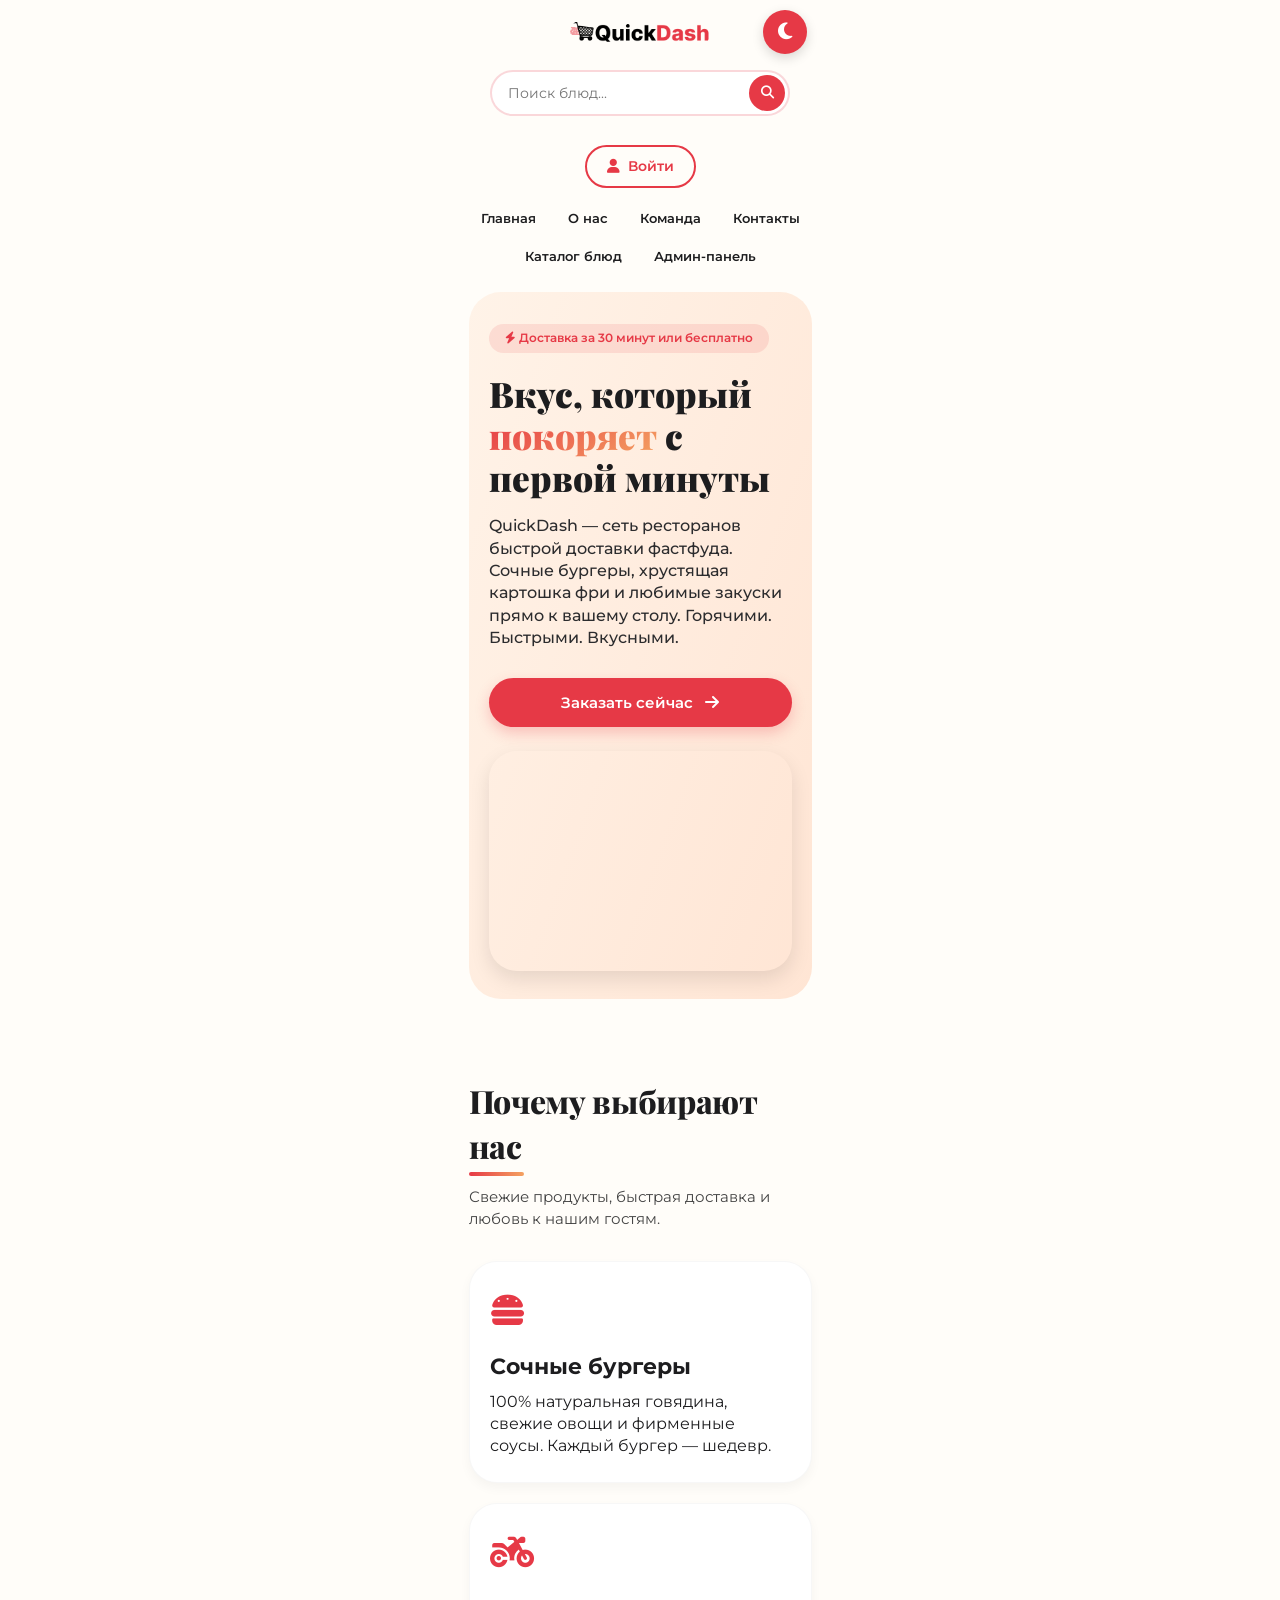
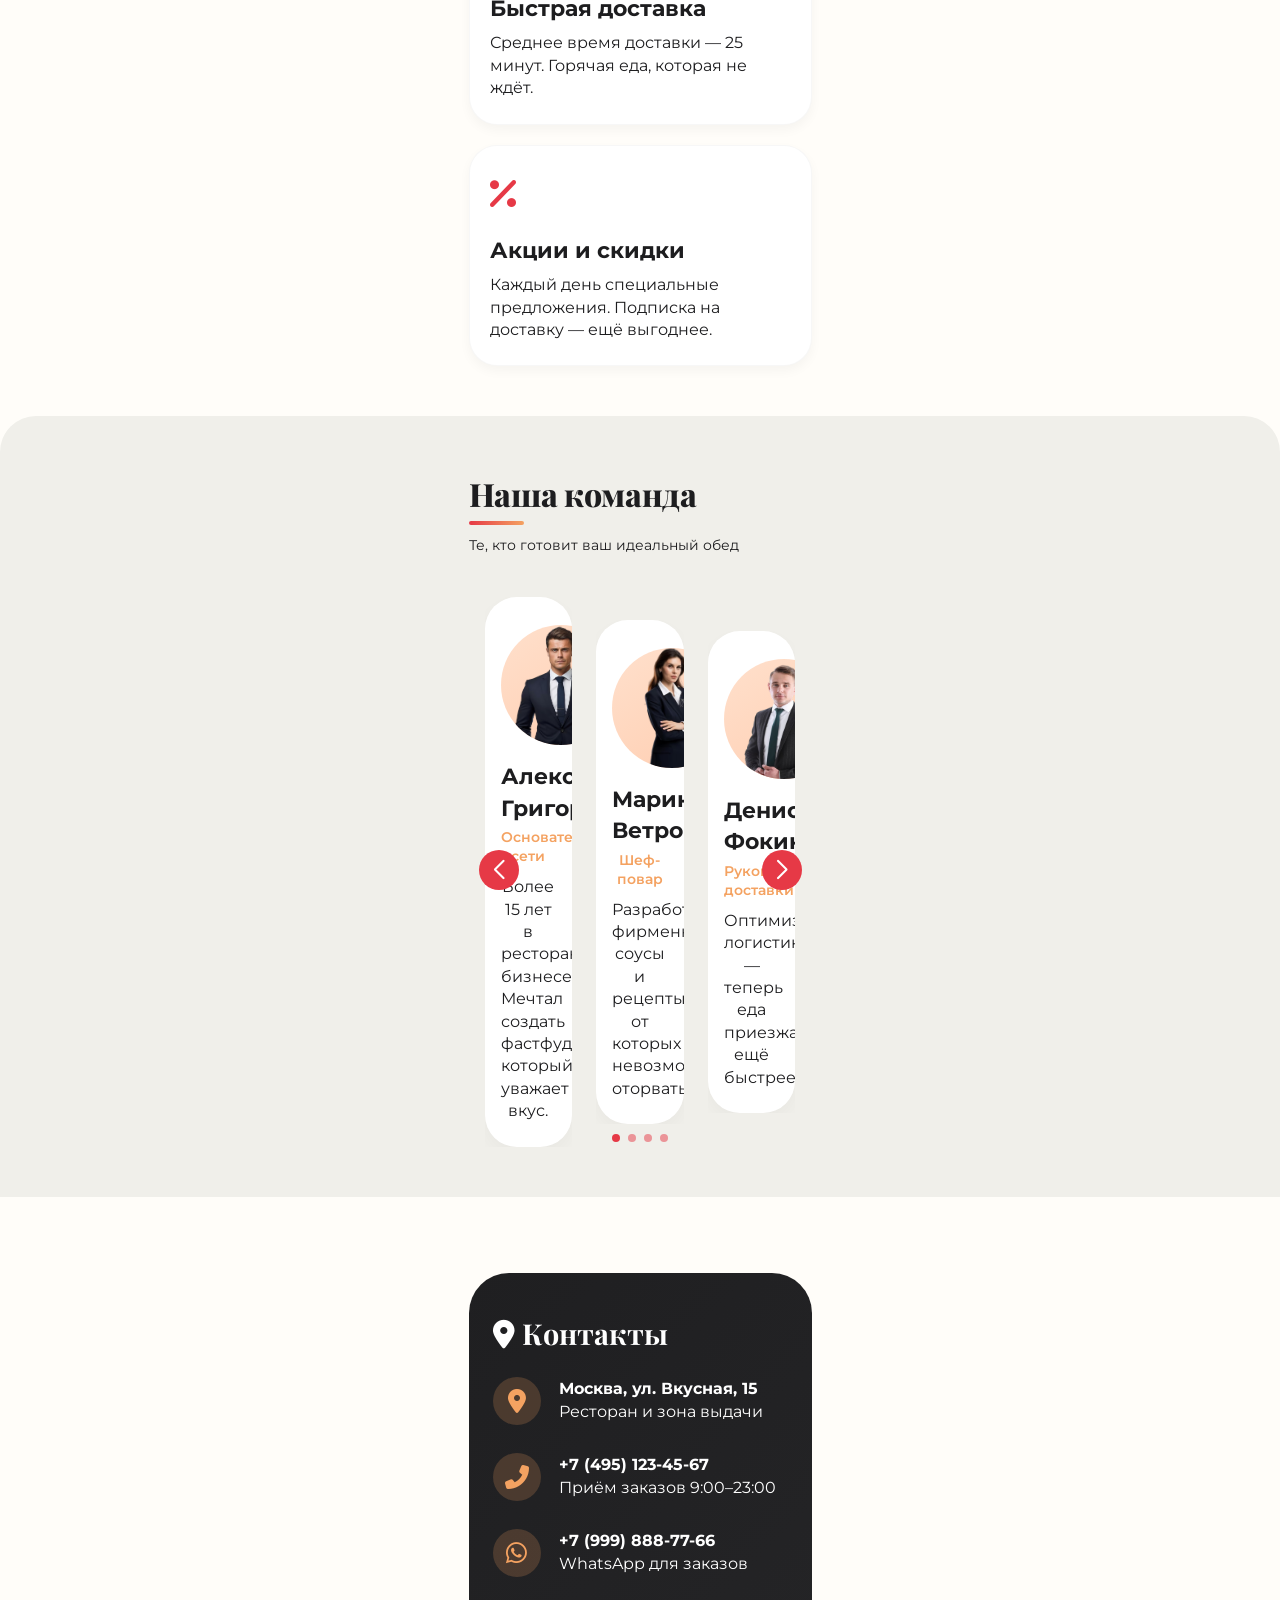
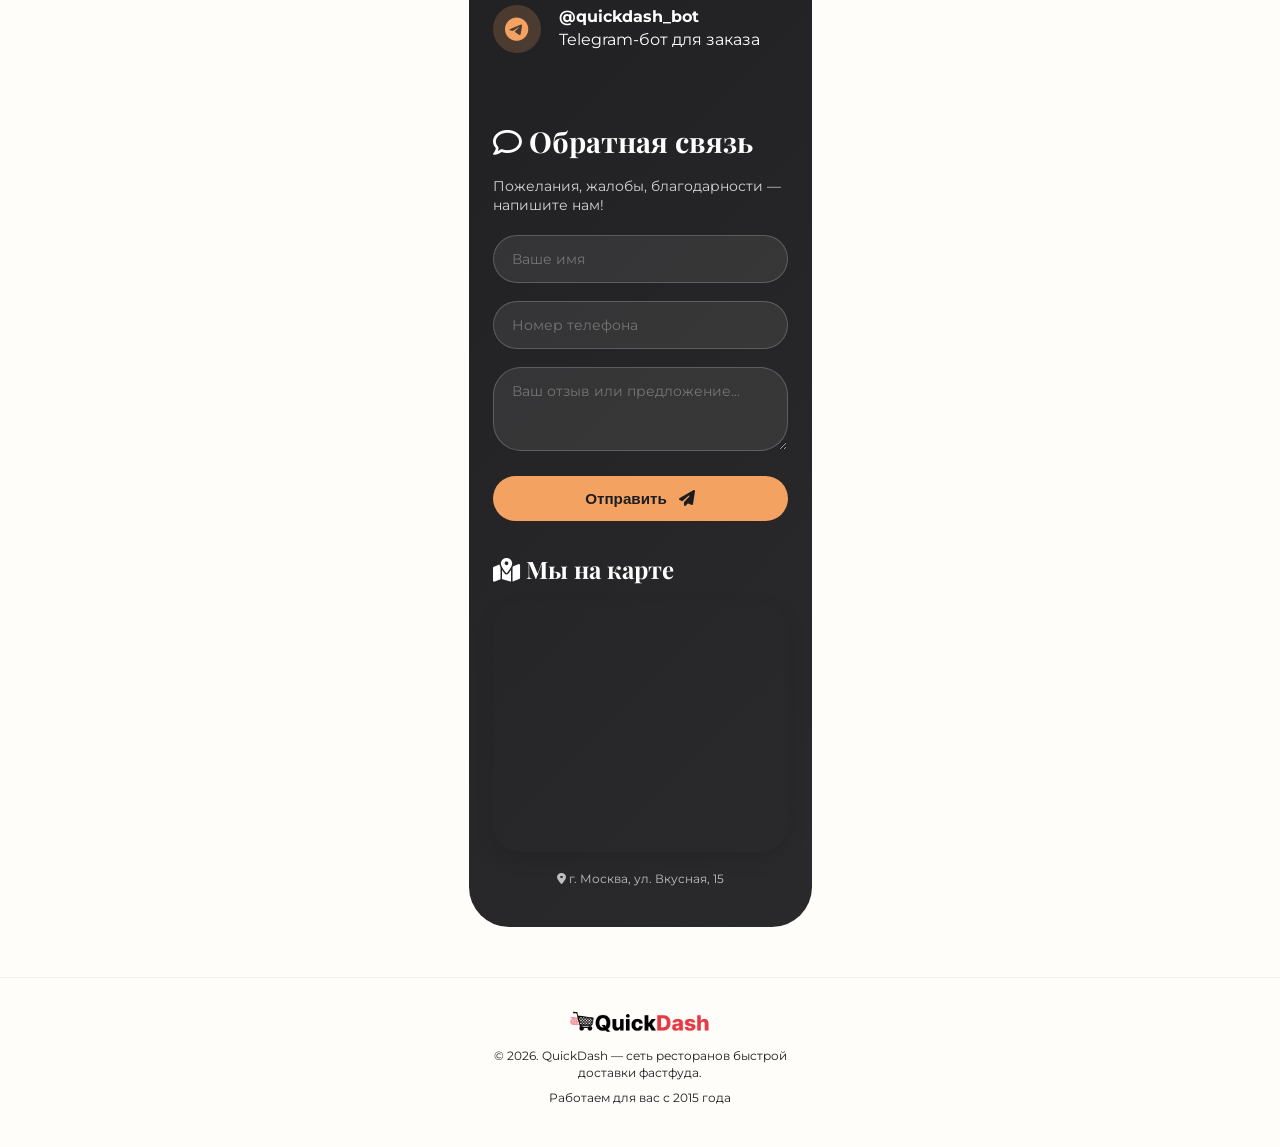
==== main/index.html @ 3c8516ab "Add files via upload" ====
<!DOCTYPE html>
<html lang="ru">

<head>
    <meta charset="UTF-8">
    <meta name="viewport" content="width=device-width, initial-scale=1.0, maximum-scale=1.0, user-scalable=yes, viewport-fit=cover">
    <title>QuickDash - главная страница</title>
    <link href="https://fonts.googleapis.com/css2?family=Playfair+Display:wght@700;800;900&family=Montserrat:wght@300;400;500;600;700&display=swap" rel="stylesheet">
    <link rel="stylesheet" href="https://cdnjs.cloudflare.com/ajax/libs/font-awesome/6.7.2/css/all.min.css">
    <!-- Swiper CSS -->
    <link rel="stylesheet" href="https://cdn.jsdelivr.net/npm/swiper@11/swiper-bundle.min.css" />
    <link rel="stylesheet" href="style.css">
</head>
<body>
    <header>
        <div class="container">
            <div class="navbar">
                <img class="logo-img" id="logo-img" src="./img/quickdash-logo-light.png" alt="QuickDash logo" style="border-radius: 12px;">
                <button id="theme-toggle" class="theme-toggle" aria-label="Переключить тему">
                    <i class="fas fa-moon"></i>
                </button>

                <div class="search-container">
                    <input type="text" class="search-input" placeholder="Поиск блюд...">
                    <button class="search-button">
                        <i class="fas fa-search"></i>
                    </button>
                </div>

                <a href="../login/login.html" class="login-btn">
                    <i class="fas fa-user"></i> Войти
                </a>

                <ul class="nav-links">
                    <li><a href="#home">Главная</a></li>
                    <li><a href="#about">О нас</a></li>
                    <li><a href="#team">Команда</a></li>
                    <li><a href="#contact">Контакты</a></li>
                    <li><a href="../catalog/catalog.html" id="catalog-link">Каталог блюд</a></li>
                    <li><a href="../admin/admin-login.html" id="admin-link">Админ-панель</a></li>
                </ul>
            </div>
        </div>
    </header>

    <main>
        <section id="home" class="container">
            <div class="hero">
                <div class="hero-grid">
                    <div class="hero-content">
                        <div class="hero-badge">
                            <i class="fas fa-bolt"></i> Доставка за 30 минут или бесплатно
                        </div>
                        <h1 class="hero-title">
                            Вкус, который <span>покоряет</span> с первой минуты
                        </h1>
                        <p class="hero-text">
                            QuickDash — сеть ресторанов быстрой доставки фастфуда.
                            Сочные бургеры, хрустящая картошка фри и любимые закуски
                            прямо к вашему столу. Горячими. Быстрыми. Вкусными.
                        </p>
                        <a href="../catalog/catalog.html" class="btn">Заказать сейчас <i class="fas fa-arrow-right"></i></a>
                    </div>
                    <div class="hero-image">
                        <video class="hero-video" autoplay loop muted playsinline>
                            <source src="./video/vecteezy_a-restaurant-with-wooden-tables-and-chairs-in-front-of-a-window_50735722.mp4" type="video/mp4">
                            Ваш браузер не поддерживает видео.
                        </video>
                    </div>
                </div>
            </div>
        </section>

        <section id="about" class="section">
            <div class="container">
                <h2 class="section-title">Почему выбирают нас</h2>
                <p style="font-size: 0.95rem; margin-bottom: 20px; color: #444;">Свежие продукты, быстрая доставка и любовь к нашим гостям.</p>
                <div class="features-grid">
                    <div class="feature-card">
                        <div class="feature-icon"><i class="fas fa-hamburger"></i></div>
                        <h3>Сочные бургеры</h3>
                        <p>100% натуральная говядина, свежие овощи и фирменные соусы. Каждый бургер — шедевр.</p>
                    </div>
                    <div class="feature-card">
                        <div class="feature-icon"><i class="fas fa-motorcycle"></i></div>
                        <h3>Быстрая доставка</h3>
                        <p>Среднее время доставки — 25 минут. Горячая еда, которая не ждёт.</p>
                    </div>
                    <div class="feature-card">
                        <div class="feature-icon"><i class="fas fa-percent"></i></div>
                        <h3>Акции и скидки</h3>
                        <p>Каждый день специальные предложения. Подписка на доставку — ещё выгоднее.</p>
                    </div>
                </div>
            </div>
        </section>

        <!-- секция "наша команда" с Swiper -->
        <section id="team" class="section" style="background: var(--gray-soft); border-radius: 36px 36px 0 0; margin-top: 10px;">
            <div class="container">
                <h2 class="section-title">Наша команда</h2>
                <p style="margin-bottom: 24px; font-size: 0.9rem;">Те, кто готовит ваш идеальный обед</p>
                
                <div class="swiper team-swiper">
                    <div class="swiper-wrapper">
                        <!-- Алексей Григорьев -->
                        <div class="swiper-slide">
                            <div class="team-member">
                                <div class="member-photo">
                                    <img class="member-photo-img" src="./img/aleksey_grigoriev.png" alt="Фото Алексей Григорьев"
                                        onerror="this.style.display='none'; this.nextElementSibling.style.display='flex';">
                                    <div class="no-photo" style="display: none;">АГ</div>
                                </div>
                                <h3>Алексей Григорьев</h3>
                                <div class="role">Основатель сети</div>
                                <p>Более 15 лет в ресторанном бизнесе. Мечтал создать фастфуд, который уважает вкус.</p>
                            </div>
                        </div>
                        <!-- Марина Ветрова -->
                        <div class="swiper-slide">
                            <div class="team-member">
                                <div class="member-photo">
                                    <img class="member-photo-img" src="./img/marina_vetrova.png" alt="Фото Марина Ветрова"
                                        onerror="this.style.display='none'; this.nextElementSibling.style.display='flex';">
                                    <div class="no-photo" style="display: none;">МВ</div>
                                </div>
                                <h3>Марина Ветрова</h3>
                                <div class="role">Шеф-повар</div>
                                <p>Разработала фирменные соусы и рецепты, от которых невозможно оторваться.</p>
                            </div>
                        </div>
                        <!-- Денис Фокин -->
                        <div class="swiper-slide">
                            <div class="team-member">
                                <div class="member-photo">
                                    <img class="member-photo-img" src="./img/denis_fokin.png" alt="Фото Денис Фокин"
                                        onerror="this.style.display='none'; this.nextElementSibling.style.display='flex';">
                                    <div class="no-photo" style="display: none;">ДФ</div>
                                </div>
                                <h3>Денис Фокин</h3>
                                <div class="role">Руководитель доставки</div>
                                <p>Оптимизировал логистику — теперь еда приезжает ещё быстрее.</p>
                            </div>
                        </div>
                        <!-- Екатерина Новик -->
                        <div class="swiper-slide">
                            <div class="team-member">
                                <div class="member-photo">
                                    <img class="member-photo-img" src="./img/ekaterina_novik.png" alt="Фото Екатерина Новик"
                                        onerror="this.style.display='none'; this.nextElementSibling.style.display='flex';">
                                    <div class="no-photo" style="display: none;">ЕН</div>
                                </div>
                                <h3>Екатерина Новик</h3>
                                <div class="role">Клиентский сервис</div>
                                <p>Заботится о том, чтобы каждый гость оставался довольным.</p>
                            </div>
                        </div>
                    </div>
                    <!-- Навигация -->
                    <div class="swiper-button-prev"></div>
                    <div class="swiper-button-next"></div>
                    <div class="swiper-pagination"></div>
                </div>
            </div>
        </section>

        <section id="contact" class="section">
            <div class="container">
                <div class="contact-feedback">
                    <div class="two-columns">
                        <div>
                            <h3 style="font-size: 1.8rem; font-weight: 700; margin-bottom: 24px; font-family: 'Playfair Display';">
                                <i class="fas fa-location-dot"></i> Контакты
                            </h3>
                            <div class="info-item">
                                <div class="info-icon"><i class="fas fa-map-marker-alt"></i></div>
                                <div><strong>Москва, ул. Вкусная, 15</strong><br>Ресторан и зона выдачи</div>
                            </div>
                            <div class="info-item">
                                <div class="info-icon"><i class="fas fa-phone-alt"></i></div>
                                <div><strong>+7 (495) 123-45-67</strong><br>Приём заказов 9:00–23:00</div>
                            </div>
                            <div class="info-item">
                                <div class="info-icon"><i class="fab fa-whatsapp"></i></div>
                                <div><strong>+7 (999) 888-77-66</strong><br>WhatsApp для заказов</div>
                            </div>
                            <div class="info-item">
                                <div class="info-icon"><i class="fab fa-telegram-plane"></i></div>
                                <div><strong>@quickdash_bot</strong><br>Telegram-бот для заказа</div>
                            </div>
                        </div>

                        <div id="feedback">
                            <h3 style="font-size: 1.8rem; font-weight: 700; margin-bottom: 16px; font-family: 'Playfair Display';">
                                <i class="fa-regular fa-comment"></i> Обратная связь
                            </h3>
                            <p style="margin-bottom: 20px; opacity: 0.8; font-size: 0.85rem;">Пожелания, жалобы, благодарности — напишите нам!</p>
                            <form class="feedback-form" action="#" method="POST">
                                <input type="text" placeholder="Ваше имя" required>
                                <input type="tel" placeholder="Номер телефона" required>
                                <textarea rows="3" placeholder="Ваш отзыв или предложение..."></textarea>
                                <button type="submit" class="btn btn-dark">Отправить <i class="fas fa-paper-plane"></i></button>
                            </form>

                            <div class="map-container">
                                <h3 style="font-size: 1.5rem; font-weight: 700; margin-bottom: 16px; margin-top: 32px; font-family: 'Playfair Display';">
                                    <i class="fas fa-map-marked-alt"></i> Мы на карте
                                </h3>
                                <iframe class="google-map"
                                    src="https://www.google.com/maps/embed?pb=!1m18!1m12!1m3!1d2245.1234567890123!2d37.617634!3d55.755826!2m3!1f0!2f0!3f0!3m2!1i1024!2i768!4f13.1!3m3!1m2!1s0x46b54a5a2c2b2b2b%3A0x1234567890abcdef!2z0JzQvtGB0LrQstCwLCDQoNC-0YHRgdC40Y8!5e0!3m2!1sru!2sru!4v1700000000000!5m2!1sru!2sru"
                                    width="100%" height="250" style="border:0; border-radius: 28px;" allowfullscreen=""
                                    loading="lazy" referrerpolicy="no-referrer-when-downgrade">
                                </iframe>
                                <p style="margin-top: 12px; font-size: 0.75rem; opacity: 0.7;">
                                    <i class="fas fa-location-dot"></i> г. Москва, ул. Вкусная, 15
                                </p>
                            </div>
                        </div>
                    </div>
                </div>
            </div>
        </section>
    </main>

    <footer class="footer">
        <div class="container">
            <img class="logo-img" src="./img/quickdash-logo-light.png" alt="QuickDash logo" style="margin-bottom: 12px;">
            <p>© 2026. QuickDash — сеть ресторанов быстрой доставки фастфуда.</p>
            <p style="margin-top: 8px;">Работаем для вас с 2015 года</p>
        </div>
    </footer>

    <a href="#home" class="scroll-to-top" id="scrollToTop" aria-label="Наверх">
        <i class="fas fa-arrow-up"></i>
    </a>

    <!-- Swiper JS -->
    <script src="https://cdn.jsdelivr.net/npm/swiper@11/swiper-bundle.min.js"></script>
    <script src="main.js"></script>
</body>

</html>
---- main/style.css ----
@import url('https://fonts.googleapis.com/css2?family=Montserrat:ital,wght@0,100..900;1,100..900&family=Roboto:ital,wght@0,100..900;1,100..900&display=swap');

* {
    margin: 0;
    padding: 0;
    box-sizing: border-box;
}

body {
    font-family: 'Montserrat', sans-serif;
    background-color: #FFFDF9;
    color: #1D1D1F;
    line-height: 1.4;
    scroll-behavior: smooth;
}

/* цветовая палитра */
:root {
    --red-hot: #E63946;
    --orange-flame: #F4A261;
    --cream-bg: #FFFDF9;
    --dark-charcoal: #1D1D1F;
    --gray-soft: #F0EFEA;
    --shadow-heavy: 0 20px 30px -10px rgba(0, 0, 0, 0.1);
    --transition-smooth: all 0.25s ease-out;
}

/* контейнер строго под 375px (отступы по бокам) */
.container {
    max-width: 375px;
    margin: 0 auto;
    padding: 0 16px;
    width: 100%;
}

.section {
    padding: 56px 0 40px;
    position: relative;
}

.section-title {
    font-family: 'Playfair Display', serif;
    font-size: 2rem;
    font-weight: 800;
    letter-spacing: -0.01em;
    margin-bottom: 18px;
    display: inline-block;
    position: relative;
}

.section-title:after {
    content: '';
    position: absolute;
    bottom: -8px;
    left: 0;
    width: 55px;
    height: 4px;
    background: linear-gradient(90deg, var(--red-hot), var(--orange-flame));
    border-radius: 4px;
}

/* кнопки (удобные для пальца) */
.btn {
    display: inline-flex;
    align-items: center;
    justify-content: center;
    gap: 12px;
    background: var(--red-hot);
    color: white;
    font-weight: 600;
    padding: 14px 24px;
    border-radius: 50px;
    text-decoration: none;
    font-size: 0.95rem;
    transition: var(--transition-smooth);
    border: none;
    cursor: pointer;
    box-shadow: 0 6px 14px rgba(230, 57, 70, 0.25);
    width: 100%;
}

.btn i {
    font-size: 1rem;
}

.btn:hover {
    background: #c72a3a;
    transform: translateY(-2px);
}

/* шапка */
.navbar {
    display: flex;
    flex-direction: column;
    align-items: center;
    gap: 14px;
    padding: 20px 0 12px;
    position: relative;
}

.logo-img {
    max-width: 140px;
    height: auto;
    display: block;
}

/* поисковая строка */
.search-container {
    display: flex;
    width: 100%;
    max-width: 300px;
    margin: 10px auto;
    position: relative;
}

.search-input {
    flex: 1;
    padding: 12px 16px;
    border: 2px solid rgba(230, 57, 70, 0.2);
    border-radius: 50px;
    font-family: 'Montserrat', sans-serif;
    font-size: 0.9rem;
    background: white;
    color: #1D1D1F;
    transition: var(--transition-smooth);
    outline: none;
}

.search-input:focus {
    border-color: var(--red-hot);
    box-shadow: 0 0 0 3px rgba(230, 57, 70, 0.1);
}

.search-button {
    position: absolute;
    right: 5px;
    top: 50%;
    transform: translateY(-50%);
    background: var(--red-hot);
    border: none;
    width: 36px;
    height: 36px;
    border-radius: 50%;
    color: white;
    cursor: pointer;
    transition: var(--transition-smooth);
    display: flex;
    align-items: center;
    justify-content: center;
}

.search-button:hover {
    background: #c72a3a;
    transform: translateY(-50%) scale(1.05);
}

.nav-links {
    display: flex;
    flex-wrap: wrap;
    justify-content: center;
    gap: 16px;
    list-style: none;
}

/* анимированное подчёркивание для ссылок навигации */
.nav-links a {
    text-decoration: none;
    font-weight: 600;
    font-size: 0.8rem;
    color: var(--dark-charcoal);
    transition: color 0.2s;
    padding: 4px 8px;
    border-radius: 20px;
    position: relative;
}

.nav-links a::after {
    content: '';
    position: absolute;
    bottom: 0;
    left: 0;
    width: 0;
    height: 2px;
    background: var(--red-hot);
    transition: width 0.3s ease-out;
}

.nav-links a:hover::after {
    width: 100%;
}

.nav-links a:hover {
    color: var(--red-hot);
    background: rgba(230, 57, 70, 0.05);
}

/* переключатель темы сайта */
.theme-toggle {
    position: absolute;
    top: 10px;
    right: 5px;
    width: 44px;
    height: 44px;
    border-radius: 50%;
    background: var(--red-hot);
    color: white;
    border: none;
    cursor: pointer;
    font-size: 1.2rem;
    display: flex;
    align-items: center;
    justify-content: center;
    transition: var(--transition-smooth);
    box-shadow: 0 4px 12px rgba(0, 0, 0, 0.15);
    z-index: 1000;
}

.theme-toggle:hover {
    transform: scale(1.05);
    background: #c72a3a;
}

/* hero секция (первый экран) */
.hero {
    background: linear-gradient(110deg, #FFF3E8 0%, #FFE5D4 100%);
    border-radius: 32px;
    margin: 12px 0 24px;
    overflow: hidden;
}

.hero-grid {
    display: flex;
    flex-direction: column;
    gap: 24px;
    padding: 32px 20px 28px;
}

.hero-title {
    font-family: 'Playfair Display', serif;
    font-size: 2.2rem;
    font-weight: 900;
    line-height: 1.2;
    margin-bottom: 16px;
}

.hero-title span {
    color: var(--red-hot);
    background: linear-gradient(145deg, var(--red-hot), var(--orange-flame));
    background-clip: text;
    -webkit-background-clip: text;
    color: transparent;
}

.hero-text {
    font-size: 1rem;
    color: #2c2c2e;
    margin-bottom: 28px;
    font-weight: 500;
}

.hero-badge {
    background: rgba(230, 57, 70, 0.12);
    display: inline-block;
    padding: 6px 16px;
    border-radius: 40px;
    font-weight: 600;
    font-size: 0.75rem;
    color: var(--red-hot);
    margin-bottom: 20px;
}

.hero-image img {
    width: 100%;
    border-radius: 28px;
    box-shadow: 0 8px 20px rgba(0, 0, 0, 0.1);
}

.hero-video {
    width: 100%;
    height: auto;
    min-height: 220px;
    border-radius: 28px;
    box-shadow: 0 8px 20px rgba(0, 0, 0, 0.1);
    object-fit: cover;
    display: block;
}

/* карточки преимуществ */
.features-grid {
    display: flex;
    flex-direction: column;
    gap: 20px;
    margin-top: 32px;
}

.feature-card {
    background: white;
    padding: 24px 20px;
    border-radius: 28px;
    transition: var(--transition-smooth);
    box-shadow: 0 5px 12px rgba(0, 0, 0, 0.04);
    border: 1px solid rgba(0, 0, 0, 0.03);
}

.feature-icon {
    font-size: 2.2rem;
    color: var(--red-hot);
    margin-bottom: 16px;
}

.feature-card h3 {
    font-size: 1.4rem;
    margin-bottom: 8px;
    font-weight: 700;
}

/* Swiper стили для команды */
.team-swiper {
    margin-top: 32px;
    overflow: visible;
    padding: 10px 0;
    padding-left: 16px;
    padding-right: 16px;
}

.team-swiper .swiper-slide {
    width: 280px;
    height: auto;
    display: flex;
    justify-content: center;
}

.swiper-wrapper {
    align-items: center;
}

.team-member {
    text-align: center;
    background: white;
    border-radius: 32px;
    padding: 28px 16px 24px;
    box-shadow: 0 8px 18px rgba(0, 0, 0, 0.03);
    height: 100%;
    width: 100%;
}

.member-photo {
    width: 120px;
    height: 120px;
    border-radius: 50%;
    margin: 0 auto 16px;
    overflow: hidden;
    background: linear-gradient(145deg, #ffe0cc, #ffcdb0);
    display: flex;
    align-items: center;
    justify-content: center;
}

.member-photo-img {
    width: 100%;
    height: 100%;
    object-fit: cover;
    display: block;
}

.member-photo .no-photo {
    font-size: 2.5rem;
    color: var(--red-hot);
    font-weight: 600;
    font-family: 'Montserrat', sans-serif;
}

.team-member h3 {
    font-size: 1.4rem;
    margin-bottom: 4px;
}

.role {
    color: var(--orange-flame);
    font-weight: 600;
    margin-bottom: 10px;
    font-size: 0.85rem;
}

/* Swiper navigation */
.swiper-button-prev,
.swiper-button-next {
    background: var(--red-hot);
    width: 40px;
    height: 40px;
    border-radius: 50%;
    color: white;
    transition: var(--transition-smooth);
}

.swiper-button-prev:after,
.swiper-button-next:after {
    font-size: 1.2rem;
    font-weight: bold;
}

.swiper-button-prev:hover,
.swiper-button-next:hover {
    background: #c72a3a;
    transform: scale(1.05);
}

.swiper-pagination-bullet {
    background: var(--red-hot);
    opacity: 0.5;
}

.swiper-pagination-bullet-active {
    background: var(--red-hot);
    opacity: 1;
}

/* предотвращаем скролл страницы от swiper */
.team-swiper {
    overflow: hidden;
}

.swiper-wrapper {
    transition-timing-function: ease-out;
}

/* блокируем передачу скролла на страницу */
.swiper-slide {
    overflow: hidden;
}

/* контакты и обратная связь */
.contact-feedback {
    background: var(--dark-charcoal);
    color: white;
    border-radius: 40px;
    margin-top: 20px;
    background: linear-gradient(135deg, #1f1f21 0%, #2a2a2c 100%);
}

.two-columns {
    display: flex;
    flex-direction: column;
    gap: 40px;
    padding: 40px 24px;
}

.info-item {
    display: flex;
    align-items: center;
    gap: 18px;
    margin-bottom: 28px;
}

.info-icon {
    width: 48px;
    height: 48px;
    background: rgba(244, 162, 97, 0.2);
    border-radius: 30px;
    display: flex;
    align-items: center;
    justify-content: center;
    font-size: 1.5rem;
    color: var(--orange-flame);
}

.feedback-form input,
.feedback-form textarea {
    width: 100%;
    padding: 14px 18px;
    margin-bottom: 18px;
    background: rgba(255, 255, 255, 0.08);
    border: 1px solid rgba(255, 255, 255, 0.2);
    border-radius: 28px;
    font-family: 'Montserrat', sans-serif;
    color: white;
    font-size: 0.9rem;
}

.feedback-form input:focus,
.feedback-form textarea:focus {
    outline: none;
    border-color: var(--orange-flame);
}

.btn-dark {
    background: var(--orange-flame);
    color: #1D1D1F;
    box-shadow: none;
    width: 100%;
}

.btn-dark:hover {
    background: #e68a2e;
    color: white;
}

/* футер */
.footer {
    text-align: center;
    padding: 32px 16px 40px;
    border-top: 1px solid rgba(0, 0, 0, 0.05);
    margin-top: 10px;
    font-size: 0.75rem;
}

.footer .logo-img {
    margin: 0 auto 14px;
}

/* якорная кнопка/ссылка */
.scroll-to-top {
    position: fixed;
    bottom: 20px;
    right: 20px;
    width: 48px;
    height: 48px;
    border-radius: 50%;
    background: var(--orange-flame);
    color: #1D1D1F;
    display: flex;
    align-items: center;
    justify-content: center;
    text-decoration: none;
    font-size: 1.2rem;
    transition: var(--transition-smooth);
    box-shadow: 0 4px 12px rgba(0, 0, 0, 0.2);
    z-index: 1000;
    opacity: 0;
    visibility: hidden;
}

.scroll-to-top.show {
    opacity: 1;
    visibility: visible;
}

.scroll-to-top:hover {
    transform: translateY(-3px);
    background: #e68a2e;
}

/* Google карты */
.map-container {
    margin-top: 32px;
    text-align: center;
}

.map-container h3 {
    text-align: left;
}

.google-map {
    width: 100%;
    height: 250px;
    border-radius: 28px;
    box-shadow: 0 8px 20px rgba(0, 0, 0, 0.1);
}

/* кнопка входа */
.login-btn {
    display: inline-flex;
    align-items: center;
    justify-content: center;
    gap: 8px;
    background: transparent;
    border: 2px solid var(--red-hot);
    color: var(--red-hot);
    font-weight: 600;
    padding: 10px 20px;
    border-radius: 50px;
    text-decoration: none;
    font-size: 0.85rem;
    transition: var(--transition-smooth);
    cursor: pointer;
    width: auto;
    min-width: 100px;
    margin: 5px auto;
}

.login-btn:hover {
    background: var(--red-hot);
    color: white;
    transform: translateY(-2px);
}

.login-btn i {
    font-size: 0.9rem;
}

/* тёмная тема страницы */
body.dark-theme {
    background-color: #121212;
    color: #f0f0f0;
}

body.dark-theme .feature-card,
body.dark-theme .team-member {
    background: #1e1e1e;
    color: #f0f0f0;
}

body.dark-theme .hero {
    background: linear-gradient(110deg, #1a1a1a 0%, #2a2a2a 100%);
}

body.dark-theme .hero-text,
body.dark-theme .hero-title {
    color: #f0f0f0;
}

body.dark-theme .section-title:after {
    background: linear-gradient(90deg, #ff6b6b, var(--orange-flame));
}

body.dark-theme .contact-feedback {
    background: linear-gradient(135deg, #0a0a0c 0%, #1a1a1c 100%);
}

body.dark-theme .footer {
    border-top-color: rgba(255, 255, 255, 0.1);
}

body.dark-theme .scroll-to-top {
    background: var(--red-hot);
    color: white;
}

body.dark-theme #team {
    background: #0d0d0d !important;
}

body.dark-theme .section-title,
body.dark-theme #team .section-title,
body.dark-theme #team p {
    color: #f0f0f0;
}

body.dark-theme #team p {
    color: #cccccc;
}

body.dark-theme .nav-links a {
    color: #f0f0f0;
}

body.dark-theme .nav-links a::after {
    background: var(--orange-flame);
}

body.dark-theme .nav-links a:hover {
    color: var(--orange-flame);
    background: rgba(244, 162, 97, 0.1);
}

body.dark-theme .search-input {
    background: #2a2a2a;
    color: #f0f0f0;
    border-color: rgba(255, 255, 255, 0.2);
}

body.dark-theme .search-input:focus {
    border-color: var(--orange-flame);
}

body.dark-theme .search-input::placeholder {
    color: #888;
}

body.dark-theme .google-map {
    filter: brightness(0.8) contrast(1.2);
}

body.dark-theme .map-container p {
    color: #cccccc;
}

body.dark-theme .hero-badge {
    background: rgba(230, 57, 70, 0.25);
    color: #ff8a8a;
}

body.dark-theme .hero-text {
    color: #dddddd;
}

body.dark-theme #about p {
    color: #bbbbbb !important;
}

body.dark-theme .feature-card p,
body.dark-theme .team-member p {
    color: #cccccc;
}

body.dark-theme .role {
    color: #ffb347;
}

body.dark-theme .login-btn {
    border-color: var(--orange-flame);
    color: var(--orange-flame);
}

body.dark-theme .login-btn:hover {
    background: var(--orange-flame);
    color: #1D1D1F;
}

body.dark-theme .swiper-button-prev,
body.dark-theme .swiper-button-next {
    background: var(--orange-flame);
    color: #1D1D1F;
}

body.dark-theme .swiper-button-prev:hover,
body.dark-theme .swiper-button-next:hover {
    background: #e08a3e;
}

body.dark-theme .swiper-pagination-bullet {
    background: var(--orange-flame);
}

/* медиа запросы для мобилы */
@media (max-width: 380px) {
    .container {
        padding: 0 14px;
    }

    .hero-title {
        font-size: 2rem;
    }

    .section-title {
        font-size: 1.8rem;
    }

    .hero-video {
        min-height: 200px;
    }
    
    .nav-links {
        gap: 12px;
    }
    
    .nav-links a {
        font-size: 0.75rem;
        padding: 4px 6px;
    }

    .login-btn {
        padding: 8px 16px;
        font-size: 0.75rem;
        min-width: 80px;
    }

    .team-swiper .swiper-slide {
        width: 260px;
    }
    
    .team-swiper {
        padding-left: 8px;
        padding-right: 8px;
    }
    
    .swiper-button-prev,
    .swiper-button-next {
        width: 32px;
        height: 32px;
    }
    
    .swiper-button-prev:after,
    .swiper-button-next:after {
        font-size: 0.9rem;
    }
}
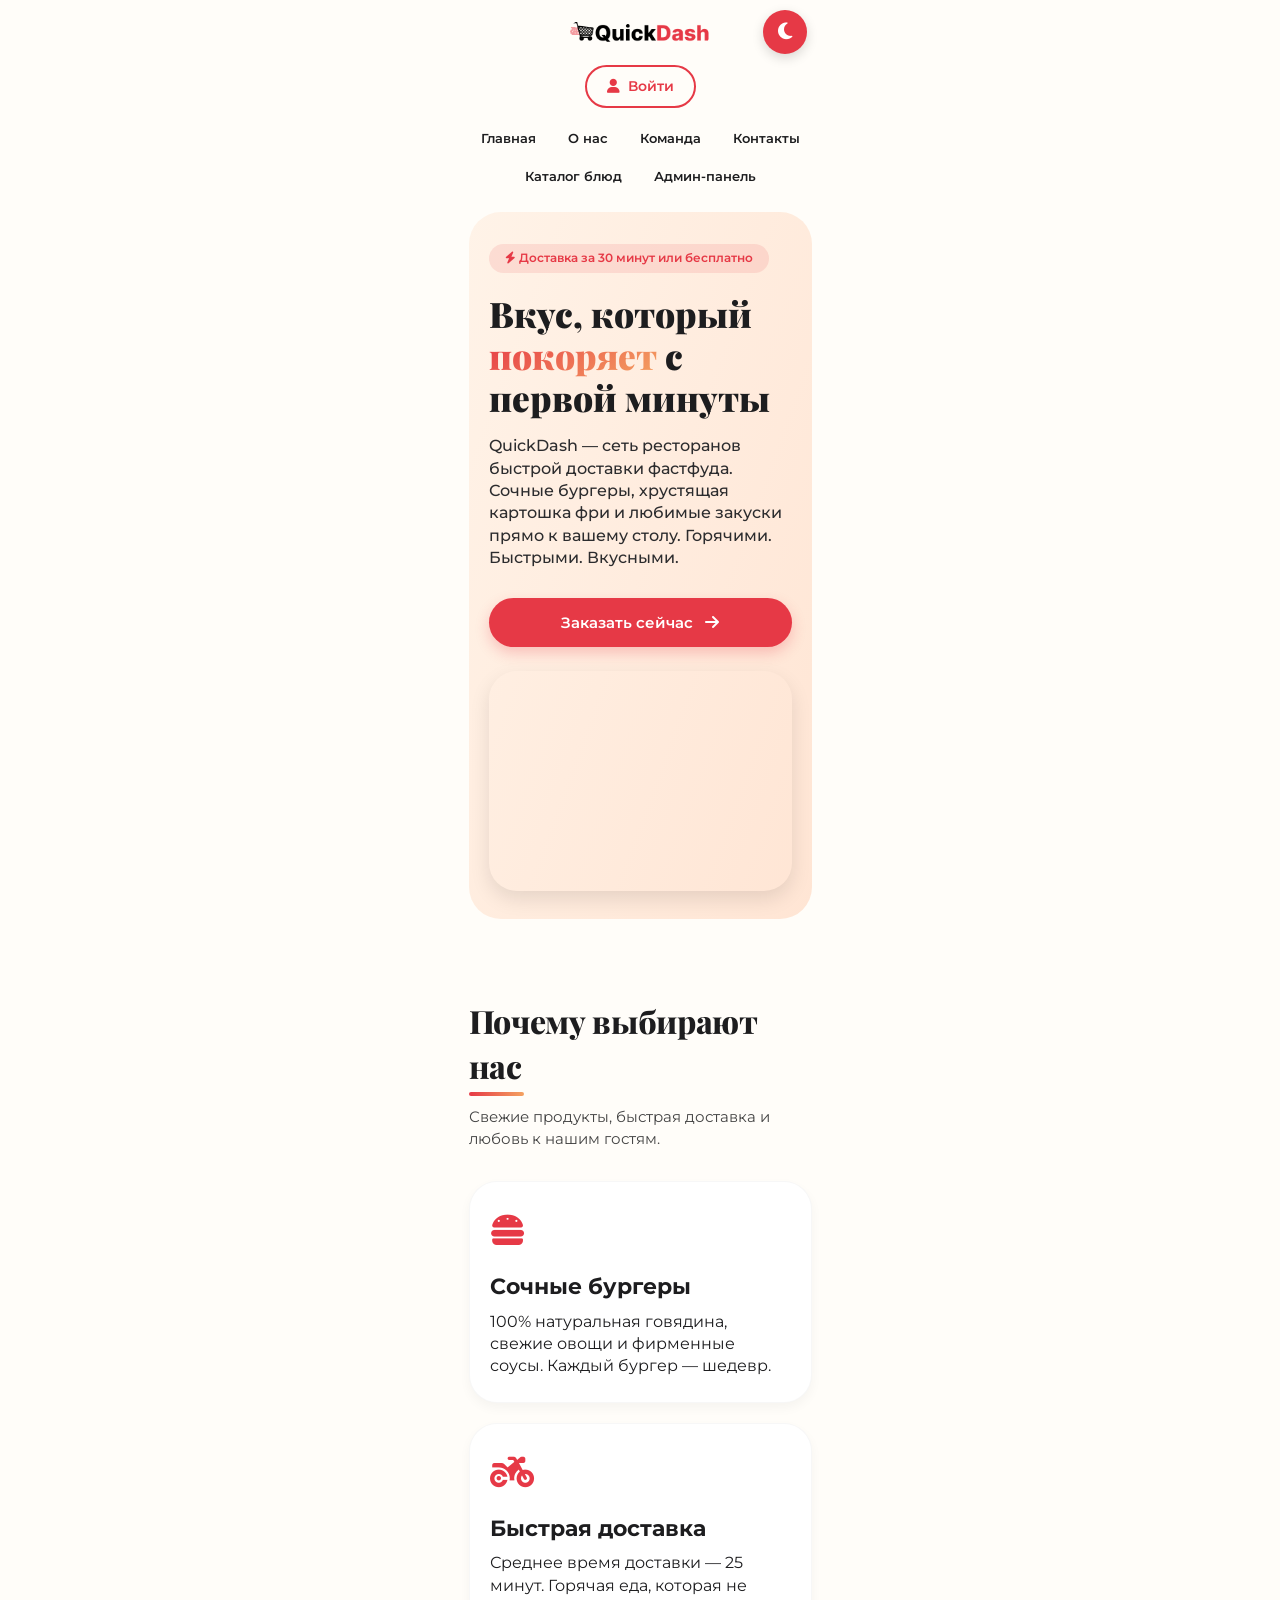
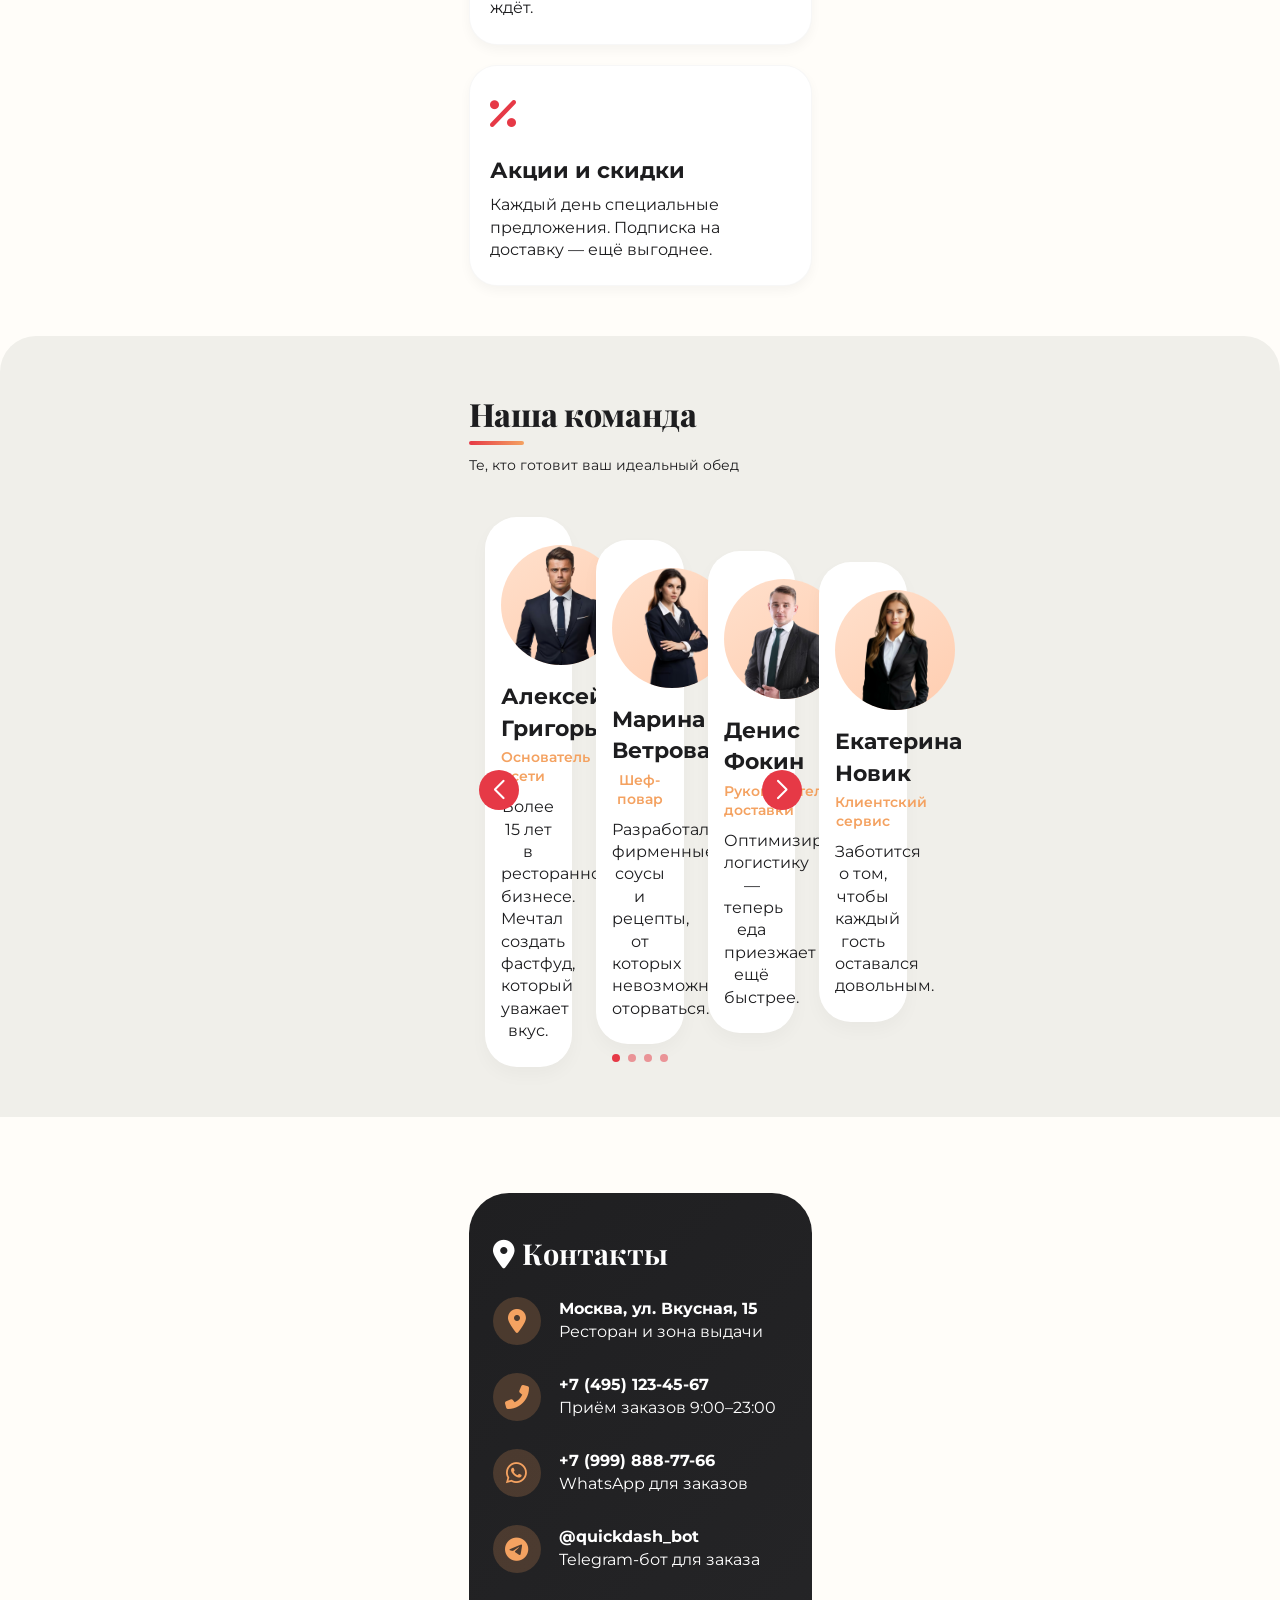
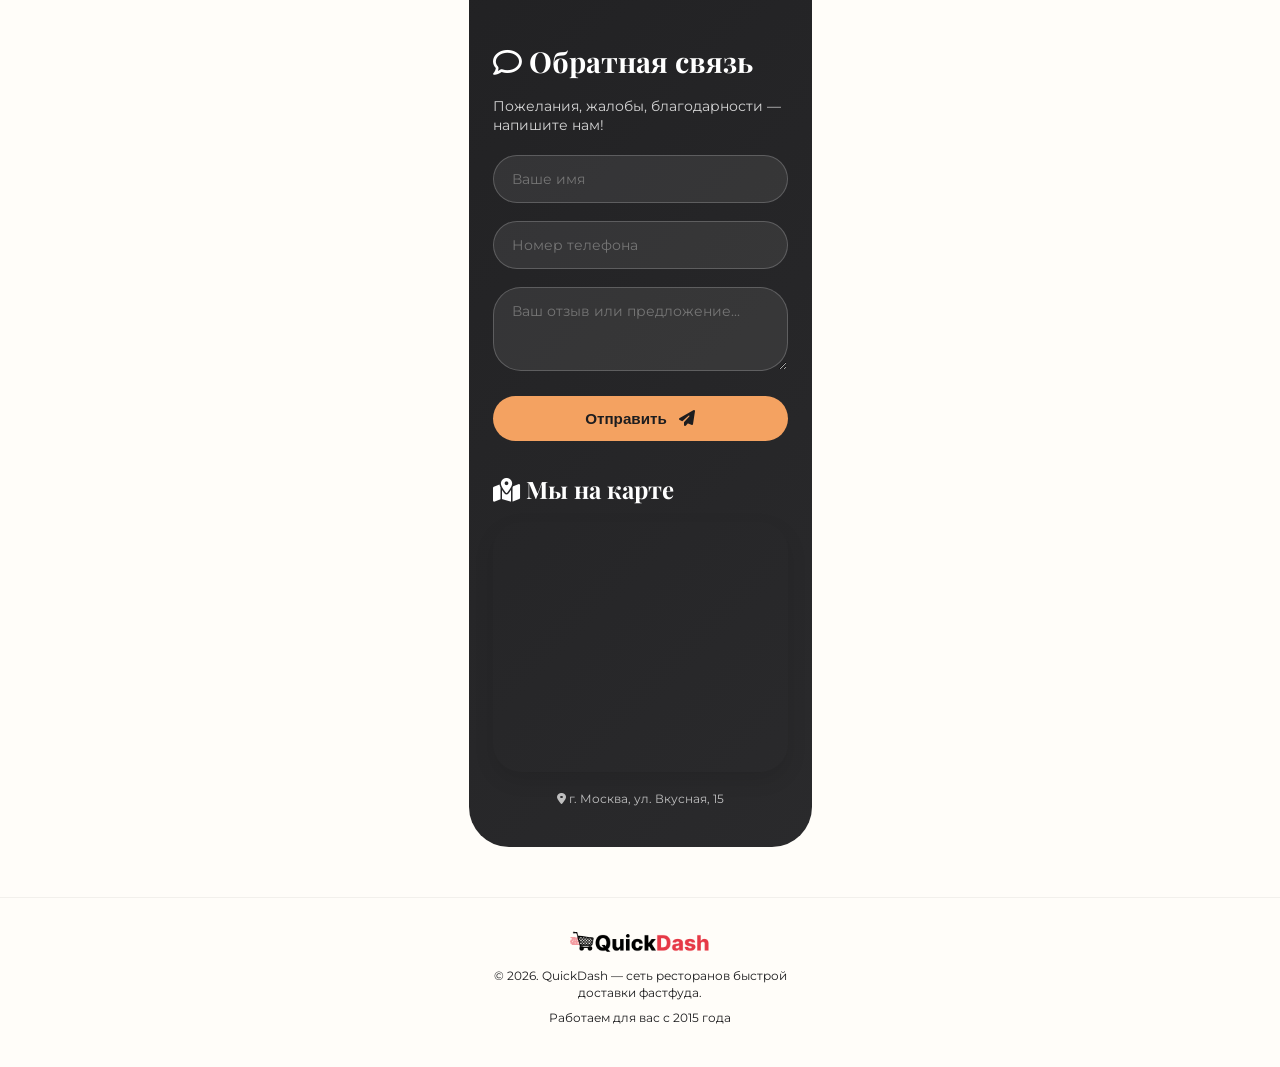
==== commit 86955d92: "Update index.html" ====
--- a/main/index.html
+++ b/main/index.html
@@ -20,13 +20,6 @@
                     <i class="fas fa-moon"></i>
                 </button>
 
-                <div class="search-container">
-                    <input type="text" class="search-input" placeholder="Поиск блюд...">
-                    <button class="search-button">
-                        <i class="fas fa-search"></i>
-                    </button>
-                </div>
-
                 <a href="../login/login.html" class="login-btn">
                     <i class="fas fa-user"></i> Войти
                 </a>
@@ -103,7 +96,6 @@
                 
                 <div class="swiper team-swiper">
                     <div class="swiper-wrapper">
-                        <!-- Алексей Григорьев -->
                         <div class="swiper-slide">
                             <div class="team-member">
                                 <div class="member-photo">
@@ -116,7 +108,6 @@
                                 <p>Более 15 лет в ресторанном бизнесе. Мечтал создать фастфуд, который уважает вкус.</p>
                             </div>
                         </div>
-                        <!-- Марина Ветрова -->
                         <div class="swiper-slide">
                             <div class="team-member">
                                 <div class="member-photo">
@@ -129,7 +120,6 @@
                                 <p>Разработала фирменные соусы и рецепты, от которых невозможно оторваться.</p>
                             </div>
                         </div>
-                        <!-- Денис Фокин -->
                         <div class="swiper-slide">
                             <div class="team-member">
                                 <div class="member-photo">
@@ -142,7 +132,6 @@
                                 <p>Оптимизировал логистику — теперь еда приезжает ещё быстрее.</p>
                             </div>
                         </div>
-                        <!-- Екатерина Новик -->
                         <div class="swiper-slide">
                             <div class="team-member">
                                 <div class="member-photo">
@@ -156,7 +145,6 @@
                             </div>
                         </div>
                     </div>
-                    <!-- Навигация -->
                     <div class="swiper-button-prev"></div>
                     <div class="swiper-button-next"></div>
                     <div class="swiper-pagination"></div>
@@ -238,5 +226,4 @@
     <script src="https://cdn.jsdelivr.net/npm/swiper@11/swiper-bundle.min.js"></script>
     <script src="main.js"></script>
 </body>
-
-</html>+</html>
--- a/main/style.css
+++ b/main/style.css
@@ -102,459 +102,6 @@
     max-width: 140px;
     height: auto;
     display: block;
-}
-
-/* поисковая строка */
-.search-container {
-    display: flex;
-    width: 100%;
-    max-width: 300px;
-    margin: 10px auto;
-    position: relative;
-}
-
-.search-input {
-    flex: 1;
-    padding: 12px 16px;
-    border: 2px solid rgba(230, 57, 70, 0.2);
-    border-radius: 50px;
-    font-family: 'Montserrat', sans-serif;
-    font-size: 0.9rem;
-    background: white;
-    color: #1D1D1F;
-    transition: var(--transition-smooth);
-    outline: none;
-}
-
-.search-input:focus {
-    border-color: var(--red-hot);
-    box-shadow: 0 0 0 3px rgba(230, 57, 70, 0.1);
-}
-
-.search-button {
-    position: absolute;
-    right: 5px;
-    top: 50%;
-    transform: translateY(-50%);
-    background: var(--red-hot);
-    border: none;
-    width: 36px;
-    height: 36px;
-    border-radius: 50%;
-    color: white;
-    cursor: pointer;
-    transition: var(--transition-smooth);
-    display: flex;
-    align-items: center;
-    justify-content: center;
-}
-
-.search-button:hover {
-    background: #c72a3a;
-    transform: translateY(-50%) scale(1.05);
-}
-
-.nav-links {
-    display: flex;
-    flex-wrap: wrap;
-    justify-content: center;
-    gap: 16px;
-    list-style: none;
-}
-
-/* анимированное подчёркивание для ссылок навигации */
-.nav-links a {
-    text-decoration: none;
-    font-weight: 600;
-    font-size: 0.8rem;
-    color: var(--dark-charcoal);
-    transition: color 0.2s;
-    padding: 4px 8px;
-    border-radius: 20px;
-    position: relative;
-}
-
-.nav-links a::after {
-    content: '';
-    position: absolute;
-    bottom: 0;
-    left: 0;
-    width: 0;
-    height: 2px;
-    background: var(--red-hot);
-    transition: width 0.3s ease-out;
-}
-
-.nav-links a:hover::after {
-    width: 100%;
-}
-
-.nav-links a:hover {
-    color: var(--red-hot);
-    background: rgba(230, 57, 70, 0.05);
-}
-
-/* переключатель темы сайта */
-.theme-toggle {
-    position: absolute;
-    top: 10px;
-    right: 5px;
-    width: 44px;
-    height: 44px;
-    border-radius: 50%;
-    background: var(--red-hot);
-    color: white;
-    border: none;
-    cursor: pointer;
-    font-size: 1.2rem;
-    display: flex;
-    align-items: center;
-    justify-content: center;
-    transition: var(--transition-smooth);
-    box-shadow: 0 4px 12px rgba(0, 0, 0, 0.15);
-    z-index: 1000;
-}
-
-.theme-toggle:hover {
-    transform: scale(1.05);
-    background: #c72a3a;
-}
-
-/* hero секция (первый экран) */
-.hero {
-    background: linear-gradient(110deg, #FFF3E8 0%, #FFE5D4 100%);
-    border-radius: 32px;
-    margin: 12px 0 24px;
-    overflow: hidden;
-}
-
-.hero-grid {
-    display: flex;
-    flex-direction: column;
-    gap: 24px;
-    padding: 32px 20px 28px;
-}
-
-.hero-title {
-    font-family: 'Playfair Display', serif;
-    font-size: 2.2rem;
-    font-weight: 900;
-    line-height: 1.2;
-    margin-bottom: 16px;
-}
-
-.hero-title span {
-    color: var(--red-hot);
-    background: linear-gradient(145deg, var(--red-hot), var(--orange-flame));
-    background-clip: text;
-    -webkit-background-clip: text;
-    color: transparent;
-}
-
-.hero-text {
-    font-size: 1rem;
-    color: #2c2c2e;
-    margin-bottom: 28px;
-    font-weight: 500;
-}
-
-.hero-badge {
-    background: rgba(230, 57, 70, 0.12);
-    display: inline-block;
-    padding: 6px 16px;
-    border-radius: 40px;
-    font-weight: 600;
-    font-size: 0.75rem;
-    color: var(--red-hot);
-    margin-bottom: 20px;
-}
-
-.hero-image img {
-    width: 100%;
-    border-radius: 28px;
-    box-shadow: 0 8px 20px rgba(0, 0, 0, 0.1);
-}
-
-.hero-video {
-    width: 100%;
-    height: auto;
-    min-height: 220px;
-    border-radius: 28px;
-    box-shadow: 0 8px 20px rgba(0, 0, 0, 0.1);
-    object-fit: cover;
-    display: block;
-}
-
-/* карточки преимуществ */
-.features-grid {
-    display: flex;
-    flex-direction: column;
-    gap: 20px;
-    margin-top: 32px;
-}
-
-.feature-card {
-    background: white;
-    padding: 24px 20px;
-    border-radius: 28px;
-    transition: var(--transition-smooth);
-    box-shadow: 0 5px 12px rgba(0, 0, 0, 0.04);
-    border: 1px solid rgba(0, 0, 0, 0.03);
-}
-
-.feature-icon {
-    font-size: 2.2rem;
-    color: var(--red-hot);
-    margin-bottom: 16px;
-}
-
-.feature-card h3 {
-    font-size: 1.4rem;
-    margin-bottom: 8px;
-    font-weight: 700;
-}
-
-/* Swiper стили для команды */
-.team-swiper {
-    margin-top: 32px;
-    overflow: visible;
-    padding: 10px 0;
-    padding-left: 16px;
-    padding-right: 16px;
-}
-
-.team-swiper .swiper-slide {
-    width: 280px;
-    height: auto;
-    display: flex;
-    justify-content: center;
-}
-
-.swiper-wrapper {
-    align-items: center;
-}
-
-.team-member {
-    text-align: center;
-    background: white;
-    border-radius: 32px;
-    padding: 28px 16px 24px;
-    box-shadow: 0 8px 18px rgba(0, 0, 0, 0.03);
-    height: 100%;
-    width: 100%;
-}
-
-.member-photo {
-    width: 120px;
-    height: 120px;
-    border-radius: 50%;
-    margin: 0 auto 16px;
-    overflow: hidden;
-    background: linear-gradient(145deg, #ffe0cc, #ffcdb0);
-    display: flex;
-    align-items: center;
-    justify-content: center;
-}
-
-.member-photo-img {
-    width: 100%;
-    height: 100%;
-    object-fit: cover;
-    display: block;
-}
-
-.member-photo .no-photo {
-    font-size: 2.5rem;
-    color: var(--red-hot);
-    font-weight: 600;
-    font-family: 'Montserrat', sans-serif;
-}
-
-.team-member h3 {
-    font-size: 1.4rem;
-    margin-bottom: 4px;
-}
-
-.role {
-    color: var(--orange-flame);
-    font-weight: 600;
-    margin-bottom: 10px;
-    font-size: 0.85rem;
-}
-
-/* Swiper navigation */
-.swiper-button-prev,
-.swiper-button-next {
-    background: var(--red-hot);
-    width: 40px;
-    height: 40px;
-    border-radius: 50%;
-    color: white;
-    transition: var(--transition-smooth);
-}
-
-.swiper-button-prev:after,
-.swiper-button-next:after {
-    font-size: 1.2rem;
-    font-weight: bold;
-}
-
-.swiper-button-prev:hover,
-.swiper-button-next:hover {
-    background: #c72a3a;
-    transform: scale(1.05);
-}
-
-.swiper-pagination-bullet {
-    background: var(--red-hot);
-    opacity: 0.5;
-}
-
-.swiper-pagination-bullet-active {
-    background: var(--red-hot);
-    opacity: 1;
-}
-
-/* предотвращаем скролл страницы от swiper */
-.team-swiper {
-    overflow: hidden;
-}
-
-.swiper-wrapper {
-    transition-timing-function: ease-out;
-}
-
-/* блокируем передачу скролла на страницу */
-.swiper-slide {
-    overflow: hidden;
-}
-
-/* контакты и обратная связь */
-.contact-feedback {
-    background: var(--dark-charcoal);
-    color: white;
-    border-radius: 40px;
-    margin-top: 20px;
-    background: linear-gradient(135deg, #1f1f21 0%, #2a2a2c 100%);
-}
-
-.two-columns {
-    display: flex;
-    flex-direction: column;
-    gap: 40px;
-    padding: 40px 24px;
-}
-
-.info-item {
-    display: flex;
-    align-items: center;
-    gap: 18px;
-    margin-bottom: 28px;
-}
-
-.info-icon {
-    width: 48px;
-    height: 48px;
-    background: rgba(244, 162, 97, 0.2);
-    border-radius: 30px;
-    display: flex;
-    align-items: center;
-    justify-content: center;
-    font-size: 1.5rem;
-    color: var(--orange-flame);
-}
-
-.feedback-form input,
-.feedback-form textarea {
-    width: 100%;
-    padding: 14px 18px;
-    margin-bottom: 18px;
-    background: rgba(255, 255, 255, 0.08);
-    border: 1px solid rgba(255, 255, 255, 0.2);
-    border-radius: 28px;
-    font-family: 'Montserrat', sans-serif;
-    color: white;
-    font-size: 0.9rem;
-}
-
-.feedback-form input:focus,
-.feedback-form textarea:focus {
-    outline: none;
-    border-color: var(--orange-flame);
-}
-
-.btn-dark {
-    background: var(--orange-flame);
-    color: #1D1D1F;
-    box-shadow: none;
-    width: 100%;
-}
-
-.btn-dark:hover {
-    background: #e68a2e;
-    color: white;
-}
-
-/* футер */
-.footer {
-    text-align: center;
-    padding: 32px 16px 40px;
-    border-top: 1px solid rgba(0, 0, 0, 0.05);
-    margin-top: 10px;
-    font-size: 0.75rem;
-}
-
-.footer .logo-img {
-    margin: 0 auto 14px;
-}
-
-/* якорная кнопка/ссылка */
-.scroll-to-top {
-    position: fixed;
-    bottom: 20px;
-    right: 20px;
-    width: 48px;
-    height: 48px;
-    border-radius: 50%;
-    background: var(--orange-flame);
-    color: #1D1D1F;
-    display: flex;
-    align-items: center;
-    justify-content: center;
-    text-decoration: none;
-    font-size: 1.2rem;
-    transition: var(--transition-smooth);
-    box-shadow: 0 4px 12px rgba(0, 0, 0, 0.2);
-    z-index: 1000;
-    opacity: 0;
-    visibility: hidden;
-}
-
-.scroll-to-top.show {
-    opacity: 1;
-    visibility: visible;
-}
-
-.scroll-to-top:hover {
-    transform: translateY(-3px);
-    background: #e68a2e;
-}
-
-/* Google карты */
-.map-container {
-    margin-top: 32px;
-    text-align: center;
-}
-
-.map-container h3 {
-    text-align: left;
-}
-
-.google-map {
-    width: 100%;
-    height: 250px;
-    border-radius: 28px;
-    box-shadow: 0 8px 20px rgba(0, 0, 0, 0.1);
 }
 
 /* кнопка входа */
@@ -588,6 +135,389 @@
     font-size: 0.9rem;
 }
 
+.nav-links {
+    display: flex;
+    flex-wrap: wrap;
+    justify-content: center;
+    gap: 16px;
+    list-style: none;
+}
+
+/* анимированное подчёркивание для ссылок навигации */
+.nav-links a {
+    text-decoration: none;
+    font-weight: 600;
+    font-size: 0.8rem;
+    color: var(--dark-charcoal);
+    transition: color 0.2s;
+    padding: 4px 8px;
+    border-radius: 20px;
+    position: relative;
+}
+
+.nav-links a::after {
+    content: '';
+    position: absolute;
+    bottom: 0;
+    left: 0;
+    width: 0;
+    height: 2px;
+    background: var(--red-hot);
+    transition: width 0.3s ease-out;
+}
+
+.nav-links a:hover::after {
+    width: 100%;
+}
+
+.nav-links a:hover {
+    color: var(--red-hot);
+    background: rgba(230, 57, 70, 0.05);
+}
+
+/* переключатель темы сайта */
+.theme-toggle {
+    position: absolute;
+    top: 10px;
+    right: 5px;
+    width: 44px;
+    height: 44px;
+    border-radius: 50%;
+    background: var(--red-hot);
+    color: white;
+    border: none;
+    cursor: pointer;
+    font-size: 1.2rem;
+    display: flex;
+    align-items: center;
+    justify-content: center;
+    transition: var(--transition-smooth);
+    box-shadow: 0 4px 12px rgba(0, 0, 0, 0.15);
+    z-index: 1000;
+}
+
+.theme-toggle:hover {
+    transform: scale(1.05);
+    background: #c72a3a;
+}
+
+/* hero секция (первый экран) */
+.hero {
+    background: linear-gradient(110deg, #FFF3E8 0%, #FFE5D4 100%);
+    border-radius: 32px;
+    margin: 12px 0 24px;
+    overflow: hidden;
+}
+
+.hero-grid {
+    display: flex;
+    flex-direction: column;
+    gap: 24px;
+    padding: 32px 20px 28px;
+}
+
+.hero-title {
+    font-family: 'Playfair Display', serif;
+    font-size: 2.2rem;
+    font-weight: 900;
+    line-height: 1.2;
+    margin-bottom: 16px;
+}
+
+.hero-title span {
+    color: var(--red-hot);
+    background: linear-gradient(145deg, var(--red-hot), var(--orange-flame));
+    background-clip: text;
+    -webkit-background-clip: text;
+    color: transparent;
+}
+
+.hero-text {
+    font-size: 1rem;
+    color: #2c2c2e;
+    margin-bottom: 28px;
+    font-weight: 500;
+}
+
+.hero-badge {
+    background: rgba(230, 57, 70, 0.12);
+    display: inline-block;
+    padding: 6px 16px;
+    border-radius: 40px;
+    font-weight: 600;
+    font-size: 0.75rem;
+    color: var(--red-hot);
+    margin-bottom: 20px;
+}
+
+.hero-video {
+    width: 100%;
+    height: auto;
+    min-height: 220px;
+    border-radius: 28px;
+    box-shadow: 0 8px 20px rgba(0, 0, 0, 0.1);
+    object-fit: cover;
+    display: block;
+}
+
+/* карточки преимуществ */
+.features-grid {
+    display: flex;
+    flex-direction: column;
+    gap: 20px;
+    margin-top: 32px;
+}
+
+.feature-card {
+    background: white;
+    padding: 24px 20px;
+    border-radius: 28px;
+    transition: var(--transition-smooth);
+    box-shadow: 0 5px 12px rgba(0, 0, 0, 0.04);
+    border: 1px solid rgba(0, 0, 0, 0.03);
+}
+
+.feature-icon {
+    font-size: 2.2rem;
+    color: var(--red-hot);
+    margin-bottom: 16px;
+}
+
+.feature-card h3 {
+    font-size: 1.4rem;
+    margin-bottom: 8px;
+    font-weight: 700;
+}
+
+/* Swiper стили для команды */
+.team-swiper {
+    margin-top: 32px;
+    overflow: visible;
+    padding: 10px 0;
+    padding-left: 16px;
+    padding-right: 16px;
+}
+
+.team-swiper .swiper-slide {
+    width: 280px;
+    height: auto;
+    display: flex;
+    justify-content: center;
+}
+
+.swiper-wrapper {
+    align-items: center;
+}
+
+.team-member {
+    text-align: center;
+    background: white;
+    border-radius: 32px;
+    padding: 28px 16px 24px;
+    box-shadow: 0 8px 18px rgba(0, 0, 0, 0.03);
+    height: 100%;
+    width: 100%;
+}
+
+.member-photo {
+    width: 120px;
+    height: 120px;
+    border-radius: 50%;
+    margin: 0 auto 16px;
+    overflow: hidden;
+    background: linear-gradient(145deg, #ffe0cc, #ffcdb0);
+    display: flex;
+    align-items: center;
+    justify-content: center;
+}
+
+.member-photo-img {
+    width: 100%;
+    height: 100%;
+    object-fit: cover;
+    display: block;
+}
+
+.member-photo .no-photo {
+    font-size: 2.5rem;
+    color: var(--red-hot);
+    font-weight: 600;
+    font-family: 'Montserrat', sans-serif;
+}
+
+.team-member h3 {
+    font-size: 1.4rem;
+    margin-bottom: 4px;
+}
+
+.role {
+    color: var(--orange-flame);
+    font-weight: 600;
+    margin-bottom: 10px;
+    font-size: 0.85rem;
+}
+
+/* Swiper navigation */
+.swiper-button-prev,
+.swiper-button-next {
+    background: var(--red-hot);
+    width: 40px;
+    height: 40px;
+    border-radius: 50%;
+    color: white;
+    transition: var(--transition-smooth);
+}
+
+.swiper-button-prev:after,
+.swiper-button-next:after {
+    font-size: 1.2rem;
+    font-weight: bold;
+}
+
+.swiper-button-prev:hover,
+.swiper-button-next:hover {
+    background: #c72a3a;
+    transform: scale(1.05);
+}
+
+.swiper-pagination-bullet {
+    background: var(--red-hot);
+    opacity: 0.5;
+}
+
+.swiper-pagination-bullet-active {
+    background: var(--red-hot);
+    opacity: 1;
+}
+
+/* контакты и обратная связь */
+.contact-feedback {
+    background: var(--dark-charcoal);
+    color: white;
+    border-radius: 40px;
+    margin-top: 20px;
+    background: linear-gradient(135deg, #1f1f21 0%, #2a2a2c 100%);
+}
+
+.two-columns {
+    display: flex;
+    flex-direction: column;
+    gap: 40px;
+    padding: 40px 24px;
+}
+
+.info-item {
+    display: flex;
+    align-items: center;
+    gap: 18px;
+    margin-bottom: 28px;
+}
+
+.info-icon {
+    width: 48px;
+    height: 48px;
+    background: rgba(244, 162, 97, 0.2);
+    border-radius: 30px;
+    display: flex;
+    align-items: center;
+    justify-content: center;
+    font-size: 1.5rem;
+    color: var(--orange-flame);
+}
+
+.feedback-form input,
+.feedback-form textarea {
+    width: 100%;
+    padding: 14px 18px;
+    margin-bottom: 18px;
+    background: rgba(255, 255, 255, 0.08);
+    border: 1px solid rgba(255, 255, 255, 0.2);
+    border-radius: 28px;
+    font-family: 'Montserrat', sans-serif;
+    color: white;
+    font-size: 0.9rem;
+}
+
+.feedback-form input:focus,
+.feedback-form textarea:focus {
+    outline: none;
+    border-color: var(--orange-flame);
+}
+
+.btn-dark {
+    background: var(--orange-flame);
+    color: #1D1D1F;
+    box-shadow: none;
+    width: 100%;
+}
+
+.btn-dark:hover {
+    background: #e68a2e;
+    color: white;
+}
+
+/* футер */
+.footer {
+    text-align: center;
+    padding: 32px 16px 40px;
+    border-top: 1px solid rgba(0, 0, 0, 0.05);
+    margin-top: 10px;
+    font-size: 0.75rem;
+}
+
+.footer .logo-img {
+    margin: 0 auto 14px;
+}
+
+/* якорная кнопка/ссылка */
+.scroll-to-top {
+    position: fixed;
+    bottom: 20px;
+    right: 20px;
+    width: 48px;
+    height: 48px;
+    border-radius: 50%;
+    background: var(--orange-flame);
+    color: #1D1D1F;
+    display: flex;
+    align-items: center;
+    justify-content: center;
+    text-decoration: none;
+    font-size: 1.2rem;
+    transition: var(--transition-smooth);
+    box-shadow: 0 4px 12px rgba(0, 0, 0, 0.2);
+    z-index: 1000;
+    opacity: 0;
+    visibility: hidden;
+}
+
+.scroll-to-top.show {
+    opacity: 1;
+    visibility: visible;
+}
+
+.scroll-to-top:hover {
+    transform: translateY(-3px);
+    background: #e68a2e;
+}
+
+/* Google карты */
+.map-container {
+    margin-top: 32px;
+    text-align: center;
+}
+
+.map-container h3 {
+    text-align: left;
+}
+
+.google-map {
+    width: 100%;
+    height: 250px;
+    border-radius: 28px;
+    box-shadow: 0 8px 20px rgba(0, 0, 0, 0.1);
+}
+
 /* тёмная тема страницы */
 body.dark-theme {
     background-color: #121212;
@@ -653,20 +583,6 @@
     background: rgba(244, 162, 97, 0.1);
 }
 
-body.dark-theme .search-input {
-    background: #2a2a2a;
-    color: #f0f0f0;
-    border-color: rgba(255, 255, 255, 0.2);
-}
-
-body.dark-theme .search-input:focus {
-    border-color: var(--orange-flame);
-}
-
-body.dark-theme .search-input::placeholder {
-    color: #888;
-}
-
 body.dark-theme .google-map {
     filter: brightness(0.8) contrast(1.2);
 }
@@ -739,11 +655,11 @@
     .hero-video {
         min-height: 200px;
     }
-    
+
     .nav-links {
         gap: 12px;
     }
-    
+
     .nav-links a {
         font-size: 0.75rem;
         padding: 4px 6px;
@@ -758,20 +674,20 @@
     .team-swiper .swiper-slide {
         width: 260px;
     }
-    
+
     .team-swiper {
         padding-left: 8px;
         padding-right: 8px;
     }
-    
+
     .swiper-button-prev,
     .swiper-button-next {
         width: 32px;
         height: 32px;
     }
-    
+
     .swiper-button-prev:after,
     .swiper-button-next:after {
         font-size: 0.9rem;
     }
-}+}
